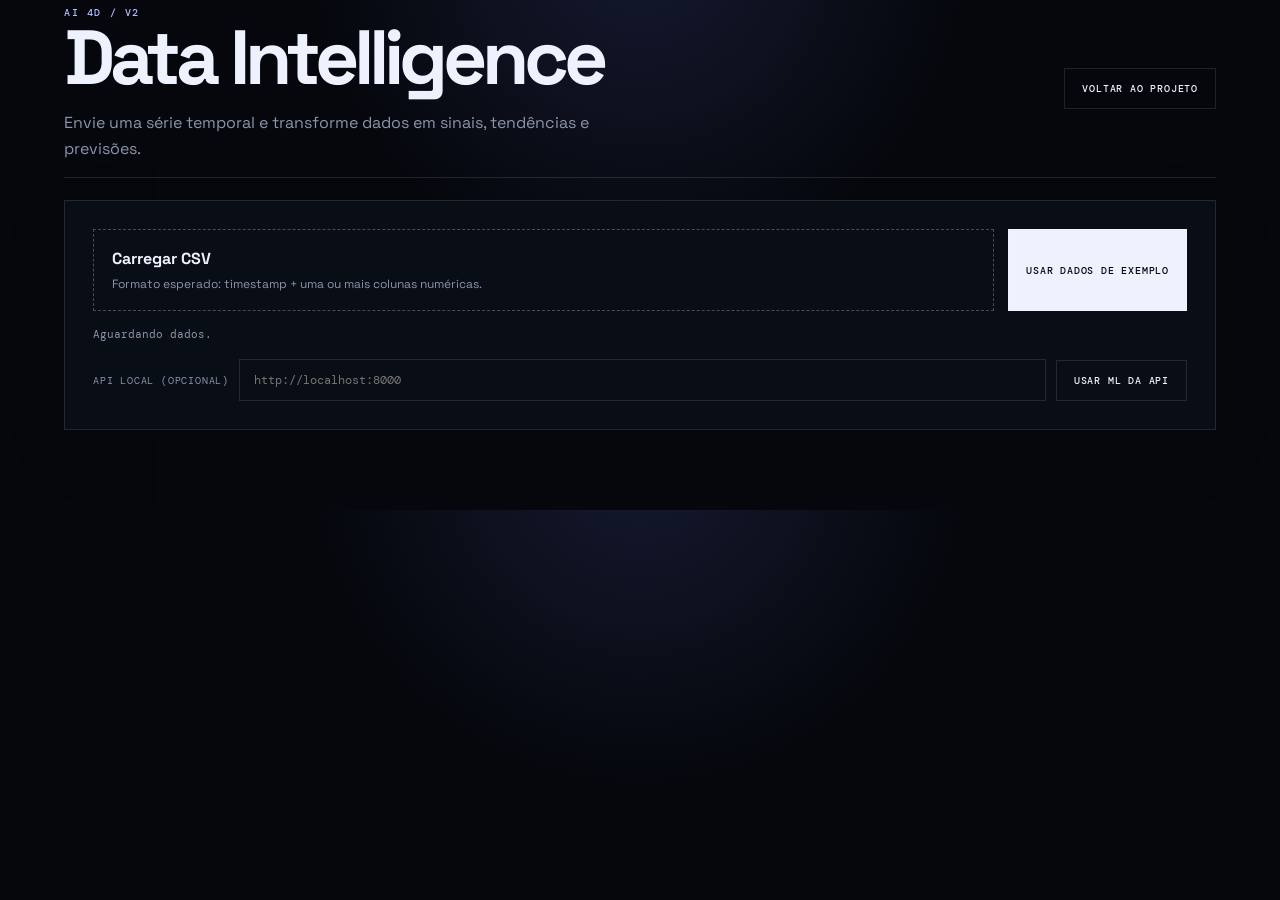
==== app/index.html @ bc3a462e "feat: add event alerts panel" ====
<!doctype html>
<html lang="pt-BR">
<head>
  <meta charset="utf-8">
  <meta name="viewport" content="width=device-width,initial-scale=1">
  <title>AI 4D — Data Intelligence</title>
  <link rel="stylesheet" href="app.css">
  <meta name="description" content="AI 4D V2 — análise temporal experimental de dados.">
</head>
<body>
  <main class="app-shell">
    <header class="app-header">
      <div><span class="eyebrow">AI 4D / V2</span><h1>Data Intelligence</h1><p>Envie uma série temporal e transforme dados em sinais, tendências e previsões.</p></div>
      <a class="button ghost" href="../index.html">Voltar ao projeto</a>
    </header>

    <section class="panel">
      <div class="upload-row">
        <label class="upload-box" for="csvInput"><strong>Carregar CSV</strong><span>Formato esperado: timestamp + uma ou mais colunas numéricas.</span></label>
        <input id="csvInput" type="file" accept=".csv,text/csv">
        <button id="sampleBtn" class="button">Usar dados de exemplo</button>
      </div>
      <p id="status" class="status">Aguardando dados.</p>
      <div class="api-row"><label for="apiUrl">API local (opcional)</label><input id="apiUrl" type="url" placeholder="http://localhost:8000"><button id="apiBtn" class="button ghost">Usar ML da API</button></div>
    </section>

    <section id="dashboard" class="dashboard hidden">
      <div class="metrics">
        <article class="metric"><span>Pontos</span><strong id="points">—</strong></article>
        <article class="metric"><span>Valor atual</span><strong id="current">—</strong></article>
        <article class="metric"><span>Tendência</span><strong id="trend">—</strong></article>
        <article class="metric"><span>Comportamento</span><strong id="behavior">—</strong></article>
        <article class="metric"><span>Próxima previsão</span><strong id="prediction">—</strong></article>
        <article class="metric"><span>Anomalias</span><strong id="anomalies">—</strong></article>
        <article class="metric"><span>MAE (ML)</span><strong id="mae">—</strong></article>
        <article class="metric"><span>RMSE (ML)</span><strong id="rmse">—</strong></article>
        <article class="metric"><span>Modelo</span><strong id="model">—</strong></article>
        <article class="metric"><span>Lags</span><strong id="lags">—</strong></article>
      </div>

      <div class="panel">
        <div class="panel-heading"><div><span class="eyebrow">ANÁLISE TEMPORAL</span><h2>Comportamento dos sinais</h2></div><span id="signalName" class="badge">—</span></div>
        <canvas id="chart" width="1100" height="420"></canvas>
        <div id="signalSummary" class="signal-summary"></div>
        <canvas id="multiChart" width="1100" height="300"></canvas>

        <div class="relationships">
          <div class="panel-heading relation-heading"><div><span class="eyebrow">RELAÇÕES</span><h2>Como os sinais se movem juntos</h2></div><span class="badge">Correlação</span></div>
          <p class="relation-note">A correlação descreve associação estatística entre sinais alinhados. Ela não demonstra causa e efeito.</p>
          <div id="relationshipList" class="relationship-list"></div>
        </div>

        <div class="lag-panel">
          <div class="panel-heading relation-heading"><div><span class="eyebrow">MOVIMENTO TEMPORAL</span><h2>Quando um sinal se move em relação ao outro</h2></div><span class="badge">Lag</span></div>
          <p class="relation-note">O lag indica um deslocamento temporal que maximiza a associação observada. É uma medida exploratória, não uma prova de causalidade.</p>
          <div id="lagList" class="lag-list"></div>
        </div>

        <div class="network-panel">
          <div class="panel-heading relation-heading"><div><span class="eyebrow">MAPA DE RELAÇÕES</span><h2>Rede dos sinais</h2></div><span class="badge">Grafo experimental</span></div>
          <p class="relation-note">Cada nó representa um sinal. As conexões mostram associações estatísticas; espessura maior significa maior correlação absoluta.</p>
          <canvas id="networkChart" width="1100" height="360"></canvas>
        </div>

        <div class="interpretation-panel">
          <div class="panel-heading relation-heading"><div><span class="eyebrow">INTERPRETAÇÃO AUTOMÁTICA</span><h2>O que os eventos significam</h2></div><span class="badge">Experimental</span></div>
          <p id="eventInterpretation" class="interpretation-lead">Aguardando análise.</p>
          <ul id="eventInterpretationList" class="interpretation-list"></ul>
          <p class="relation-note">Estas frases são geradas a partir das métricas calculadas pelo sistema. Elas descrevem padrões observados e não estabelecem causalidade.</p>
        </div>

        <div class="event-alert-panel">
          <div class="panel-heading relation-heading"><div><span class="eyebrow">SISTEMA DE ALERTAS</span><h2>Eventos que pedem atenção</h2></div><span class="badge">Experimental</span></div>
          <p class="relation-note">O sistema gera alertas a partir da relevância estimada dos eventos. Os alertas são informativos e não representam uma decisão ou diagnóstico automático.</p>
          <div id="eventAlertSummary" class="alert-summary"></div>
          <div id="eventAlertList" class="event-alert-list"></div>
        </div>

        <div class="event-score-panel">
          <div class="panel-heading relation-heading"><div><span class="eyebrow">RELEVÂNCIA DOS EVENTOS</span><h2>Quais eventos merecem atenção?</h2></div><span class="badge">Score 0–100</span></div>
          <p class="relation-note">A pontuação combina cobertura de sinais, concordância e intensidade relativa do movimento. É um indicador experimental, não uma decisão automática sobre importância no mundo real.</p>
          <div id="eventScoreSummary" class="score-summary"></div>
          <div id="eventScoreList" class="event-score-list"></div>
        </div>

        <div class="event-timeline-panel">
          <div class="panel-heading relation-heading"><div><span class="eyebrow">LINHA DO TEMPO</span><h2>História dos eventos</h2></div><span class="badge">Temporal</span></div>
          <p class="relation-note">Uma visão compacta das mudanças detectadas ao longo da série. Eventos sincronizados recebem destaque.</p>
          <div id="eventTimelineSummary" class="timeline-summary"></div>
          <div id="eventTimeline" class="event-timeline"></div>
        </div>

        <div class="sync-panel">
          <div class="panel-heading relation-heading"><div><span class="eyebrow">EVENTOS SINCRONIZADOS</span><h2>Mudanças que acontecem juntas</h2></div><span class="badge">Experimental</span></div>
          <p class="relation-note">O AI 4D procura pontos em que vários sinais mudam de direção na mesma janela temporal. Isso ajuda a encontrar eventos conjuntos, sem afirmar que um sinal causa o outro.</p>
          <div id="syncSummary" class="sync-summary"></div>
          <div id="syncList" class="sync-list"></div>
        </div>
      </div>

      <div class="insights">
        <article class="panel"><span class="eyebrow">SINAL</span><h2>O que encontramos</h2><p id="insight">—</p></article>
        <article class="panel"><span class="eyebrow">ANOMALIAS</span><h2>Detecção de desvios</h2><p id="anomalyInsight">Aguardando análise.</p><div id="anomalyTimeline" class="anomaly-timeline"><div class="timeline-step"><span>01</span><strong>Normal</strong><small>O sinal segue o padrão local.</small></div><div class="timeline-step"><span>02</span><strong>Mudança</strong><small>O comportamento começa a se afastar.</small></div><div class="timeline-step"><span>03</span><strong>Anomalia</strong><small>O desvio ultrapassa o limite estatístico.</small></div><div class="timeline-step"><span>04</span><strong>Impacto</strong><small>O sistema estima a direção do desvio.</small></div></div><div id="anomalyList" class="anomaly-list"></div></article>
        <article class="panel"><span class="eyebrow">PRÓXIMO PASSO</span><h2>Interpretação</h2><p id="nextStep">Este resultado é experimental e serve como baseline, não como garantia de previsão.</p></article>
      </div>
    </section>
  </main>
  <script src="app.js"></script>
</body>
</html>
---- app/app.css ----
@import url('https://fonts.googleapis.com/css2?family=DM+Mono:wght@400;500&family=Space+Grotesk:wght@400;500;600;700&display=swap');:root{--bg:#05070d;--panel:#0b0f18;--text:#eef2ff;--muted:#8b95aa;--line:rgba(255,255,255,.11);--accent:#7c8cff;--accent2:#b4bcff}*{box-sizing:border-box}body{margin:0;background:radial-gradient(circle at 50% -10%,rgba(124,140,255,.14),transparent 38%),var(--bg);color:var(--text);font-family:"Space Grotesk",system-ui,sans-serif}.app-shell{max-width:1280px;margin:auto;padding:0 5vw 80px}.app-header{min-height:170px;border-bottom:1px solid var(--line);display:flex;align-items:center;justify-content:space-between;gap:30px}.app-header h1{font-size:clamp(42px,6vw,78px);line-height:.95;letter-spacing:-.065em;margin:0}.app-header p{color:var(--muted);max-width:600px;line-height:1.6}.eyebrow{font:500 10px "DM Mono";letter-spacing:.16em;color:var(--accent2);text-transform:uppercase}.button{display:inline-flex;align-items:center;justify-content:center;padding:13px 17px;border:1px solid var(--line);background:var(--text);color:var(--bg);text-decoration:none;font:500 10px "DM Mono";letter-spacing:.08em;text-transform:uppercase;cursor:pointer;transition:.2s}.button:hover{transform:translateY(-2px);border-color:var(--accent)}.button.ghost{background:transparent;color:var(--text)}.panel{border:1px solid var(--line);background:rgba(11,15,24,.78);padding:28px;margin-top:22px;box-shadow:0 20px 60px rgba(0,0,0,.12)}.upload-row{display:flex;gap:14px;align-items:stretch;flex-wrap:wrap}.upload-box{border:1px dashed rgba(180,188,255,.35);padding:18px;display:flex;flex-direction:column;gap:7px;min-width:280px;flex:1;cursor:pointer}.upload-box span{font-size:12px;color:var(--muted)}input[type=file]{display:none}.status{font:11px "DM Mono";color:var(--muted);margin:16px 0 0}.dashboard.hidden{display:none}.metrics{display:grid;grid-template-columns:repeat(4,1fr);gap:12px;margin-top:22px}.metric{border:1px solid var(--line);padding:22px;background:rgba(11,15,24,.65)}.metric span{display:block;color:var(--muted);font:10px "DM Mono";text-transform:uppercase;letter-spacing:.1em}.metric strong{display:block;font-size:28px;margin-top:18px;letter-spacing:-.04em}.panel-heading{display:flex;justify-content:space-between;align-items:end;gap:20px;margin-bottom:22px}.panel h2{font-size:28px;letter-spacing:-.04em;margin:8px 0 0}.badge{font:10px "DM Mono";padding:8px 10px;border:1px solid var(--line);color:var(--accent2)}canvas{width:100%;height:420px;display:block}.insights{display:grid;grid-template-columns:repeat(3,1fr);gap:12px}.insights p{color:var(--muted);line-height:1.75}.hidden{display:none}@media(max-width:800px){.app-header{display:block;padding:55px 0}.app-header .button{margin-top:20px}.metrics{grid-template-columns:1fr 1fr}.insights{grid-template-columns:1fr}}@media(max-width:520px){.app-shell{padding:0 20px 50px}.metrics{grid-template-columns:1fr}.panel{padding:20px}.upload-box{min-width:100%}canvas{height:300px}}.api-row{display:flex;gap:10px;align-items:center;flex-wrap:wrap;margin-top:18px}.api-row label{font:10px "DM Mono";color:var(--muted);text-transform:uppercase;letter-spacing:.08em}.api-row input{flex:1;min-width:240px;padding:12px 14px;background:transparent;border:1px solid var(--line);color:var(--text);font:12px "DM Mono"}
.anomaly-timeline{display:grid;grid-template-columns:repeat(4,1fr);gap:8px;margin-top:22px}
.timeline-step{border:1px solid var(--line);padding:14px;background:rgba(255,255,255,.025)}
.timeline-step span{display:block;font:10px "DM Mono";color:var(--accent2);margin-bottom:12px}
.timeline-step strong{display:block;font-size:14px}
.timeline-step small{display:block;color:var(--muted);line-height:1.5;margin-top:7px}
@media(max-width:800px){.anomaly-timeline{grid-template-columns:1fr 1fr}}
@media(max-width:520px){.anomaly-timeline{grid-template-columns:1fr}}

.timeline-step{opacity:.55;transition:opacity .2s,transform .2s,border-color .2s}
.timeline-step.active{opacity:1;transform:translateY(-2px);border-color:rgba(114,230,255,.45)}
.anomaly-list{margin-top:16px;display:grid;gap:8px;max-height:180px;overflow:auto}
.anomaly-event{display:flex;gap:10px;align-items:flex-start;padding:10px 0;border-top:1px solid var(--line)}
.anomaly-dot{width:7px;height:7px;border-radius:50%;background:#ff6b8a;margin-top:6px;flex:0 0 auto}
.anomaly-event strong{display:block;font:12px "DM Mono";letter-spacing:.02em}
.anomaly-event small{display:block;color:var(--muted);margin-top:3px;line-height:1.4}
.anomaly-empty{color:var(--muted);font-size:13px;padding-top:10px}

.signal-summary{display:grid;grid-template-columns:repeat(auto-fit,minmax(160px,1fr));gap:8px;margin-top:14px}
.signal-card{border:1px solid var(--line);padding:12px;background:rgba(255,255,255,.025)}
.signal-card strong{display:block;margin:6px 0;font-size:15px}
.signal-card small{color:var(--muted);font:10px "DM Mono"}
#multiChart{height:300px;margin-top:12px;border-top:1px solid var(--line);padding-top:8px}

.relationships{margin-top:24px;border-top:1px solid var(--line);padding-top:24px}
.relation-heading{margin-bottom:8px}
.relation-note{color:var(--muted);font-size:12px;line-height:1.6;margin:0 0 14px}
.relationship-list{display:grid;grid-template-columns:repeat(auto-fit,minmax(220px,1fr));gap:8px}
.relationship-card{border:1px solid var(--line);padding:14px;background:rgba(255,255,255,.025)}
.relationship-card strong{display:block;font-size:26px;margin-top:7px}
.relationship-card p{color:var(--muted);font:10px "DM Mono";line-height:1.5;margin:8px 0 0}
.relation-empty{color:var(--muted);font-size:13px;padding:12px 0}

.lag-panel{margin-top:22px;padding-top:20px;border-top:1px solid var(--line)}
.lag-panel h3{font-size:20px;margin:7px 0 5px}
.lag-list{display:grid;grid-template-columns:repeat(auto-fit,minmax(220px,1fr));gap:8px}
.lag-card{border:1px solid var(--line);padding:14px;background:rgba(255,255,255,.025)}
.lag-card strong{display:block;font-size:22px;margin:7px 0}
.lag-card small{display:block;color:var(--muted);font:10px "DM Mono";line-height:1.5}

.network-panel{margin-top:24px;padding-top:24px;border-top:1px solid var(--line)}
.network-panel h2{margin-top:7px}
#networkChart{height:360px;margin-top:8px}

.sync-panel{margin-top:24px;padding-top:24px;border-top:1px solid var(--line)}
.sync-summary{display:grid;grid-template-columns:repeat(3,1fr);gap:8px;margin:12px 0}
.sync-stat{border:1px solid var(--line);padding:14px;background:rgba(255,255,255,.025)}
.sync-stat strong{display:block;font-size:24px}
.sync-stat span{display:block;color:var(--muted);font:10px "DM Mono";margin-top:5px}
.sync-list{display:grid;gap:8px}
.sync-card{display:flex;gap:14px;align-items:center;border:1px solid var(--line);padding:14px;background:rgba(255,255,255,.025)}
.sync-marker{font:500 12px "DM Mono";color:var(--accent2);min-width:28px}
.sync-card strong{display:block;font-size:14px}
.sync-card span{display:block;color:var(--text);font:11px "DM Mono";margin-top:5px}
.sync-card small{display:block;color:var(--muted);font:10px "DM Mono";margin-top:5px}
@media(max-width:520px){.sync-summary{grid-template-columns:1fr}}

.event-timeline-panel{margin-top:24px;padding-top:24px;border-top:1px solid var(--line)}
.timeline-summary{display:grid;grid-template-columns:repeat(4,1fr);gap:8px;margin:12px 0}
.timeline-stat{border:1px solid var(--line);padding:14px;background:rgba(255,255,255,.025)}
.timeline-stat strong{display:block;font-size:23px}
.timeline-stat span{display:block;color:var(--muted);font:10px "DM Mono";margin-top:5px}
.event-timeline{position:relative;margin-top:14px;padding-left:22px;display:grid;gap:7px}
.event-timeline:before{content:"";position:absolute;left:7px;top:5px;bottom:5px;width:1px;background:var(--line)}
.event-timeline-item{position:relative;display:flex;gap:12px;align-items:center;border:1px solid var(--line);padding:11px 13px;background:rgba(255,255,255,.025)}
.event-timeline-item:before{content:"";position:absolute;left:-19px;width:7px;height:7px;border-radius:50%;background:var(--muted)}
.event-timeline-item.sync{border-color:rgba(114,230,255,.35);background:rgba(114,230,255,.045)}
.event-timeline-item.sync:before{background:#72e6ff}
.event-timeline-item>span{font:10px "DM Mono";color:var(--accent2);min-width:22px}
.event-timeline-item strong{display:block;font-size:13px}
.event-timeline-item small{display:block;color:var(--muted);font:10px "DM Mono";margin-top:4px;line-height:1.4}
@media(max-width:800px){.timeline-summary{grid-template-columns:1fr 1fr}}
@media(max-width:520px){.timeline-summary{grid-template-columns:1fr}}

.interpretation-panel{margin-top:24px;padding-top:24px;border-top:1px solid var(--line)}
.interpretation-lead{font-size:19px;line-height:1.55;color:var(--text);max-width:850px}
.interpretation-list{display:grid;gap:8px;margin:16px 0 0;padding:0;list-style:none}
.interpretation-list li{border-left:2px solid var(--accent);padding:11px 14px;background:rgba(124,140,255,.045);color:var(--muted);font:11px "DM Mono";line-height:1.55}

.event-score-panel{margin-top:24px;padding-top:24px;border-top:1px solid var(--line)}
.score-summary{display:grid;grid-template-columns:repeat(3,1fr);gap:8px;margin:12px 0}
.score-stat{border:1px solid var(--line);padding:14px;background:rgba(255,255,255,.025)}
.score-stat strong{display:block;font-size:24px}
.score-stat span{display:block;color:var(--muted);font:10px "DM Mono";margin-top:5px}
.event-score-list{display:grid;gap:8px}
.event-score-card{display:flex;justify-content:space-between;gap:18px;align-items:center;border:1px solid var(--line);padding:14px;background:rgba(255,255,255,.025)}
.event-score-card strong{display:block;font-size:24px;margin-top:5px}
.event-score-card b{display:block;font-size:13px}
.event-score-card small{display:block;color:var(--muted);font:10px "DM Mono";margin-top:5px;line-height:1.5}
@media(max-width:520px){.score-summary{grid-template-columns:1fr}.event-score-card{display:block}}
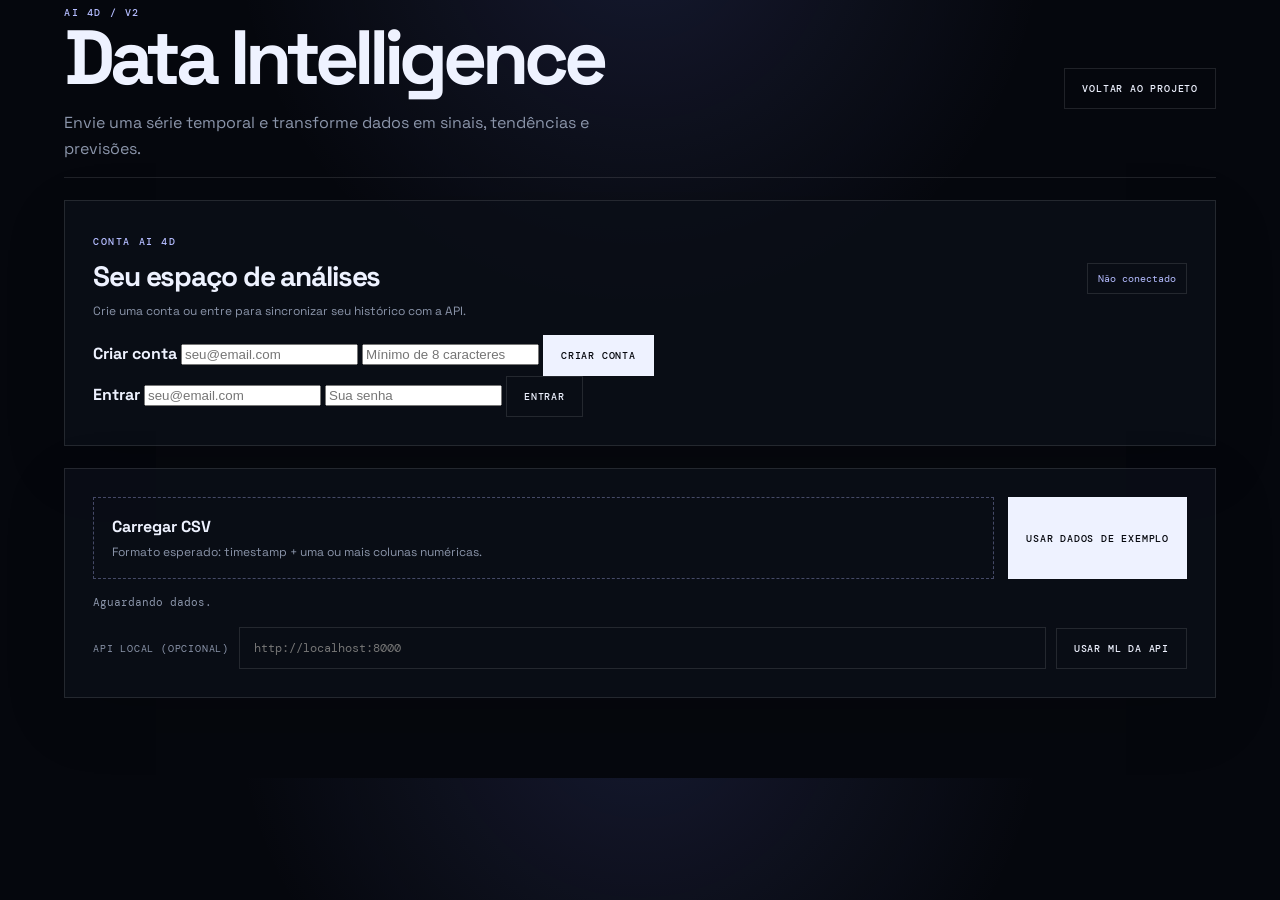
==== commit d2a86971: "Add AI 4D account interface" ====
--- a/app/index.html
+++ b/app/index.html
@@ -13,6 +13,29 @@
       <div><span class="eyebrow">AI 4D / V2</span><h1>Data Intelligence</h1><p>Envie uma série temporal e transforme dados em sinais, tendências e previsões.</p></div>
       <a class="button ghost" href="../index.html">Voltar ao projeto</a>
     </header>
+
+    <section class="panel auth-panel">
+      <div class="panel-heading relation-heading">
+        <div><span class="eyebrow">CONTA AI 4D</span><h2>Seu espaço de análises</h2></div>
+        <span id="authBadge" class="badge">Não conectado</span>
+      </div>
+      <p id="authStatus" class="relation-note">Crie uma conta ou entre para sincronizar seu histórico com a API.</p>
+      <div class="auth-grid">
+        <form id="registerForm" class="auth-form">
+          <strong>Criar conta</strong>
+          <input id="registerEmail" type="email" placeholder="seu@email.com" autocomplete="email" required>
+          <input id="registerPassword" type="password" placeholder="Mínimo de 8 caracteres" minlength="8" maxlength="128" autocomplete="new-password" required>
+          <button class="button" type="submit">Criar conta</button>
+        </form>
+        <form id="loginForm" class="auth-form">
+          <strong>Entrar</strong>
+          <input id="loginEmail" type="email" placeholder="seu@email.com" autocomplete="email" required>
+          <input id="loginPassword" type="password" placeholder="Sua senha" maxlength="128" autocomplete="current-password" required>
+          <button class="button ghost" type="submit">Entrar</button>
+        </form>
+      </div>
+      <button id="logoutBtn" class="button ghost auth-logout hidden" type="button">Sair</button>
+    </section>
 
     <section class="panel">
       <div class="upload-row">
@@ -69,6 +92,13 @@
           <p class="relation-note">Estas frases são geradas a partir das métricas calculadas pelo sistema. Elas descrevem padrões observados e não estabelecem causalidade.</p>
         </div>
 
+        <div class="history-panel">\n          <div class="panel-heading relation-heading"><div><span class="eyebrow">HISTÓRICO & COMPARAÇÃO</span><h2>Como o comportamento mudou?</h2></div><span class="badge">2 períodos</span></div>\n          <p id="historyHeadline" class="interpretation-lead">Aguardando dados para comparar o período atual com o anterior.</p>\n          <div id="historySummary" class="history-summary"></div>\n          <div id="historyList" class="history-list"></div>\n          <p class="relation-note">A comparação divide os dados enviados em duas janelas. Ela descreve mudanças dentro deste arquivo e não representa histórico persistente de usuários.</p>\n        </div>\n\n        <div class="sessions-panel">
+          <div class="panel-heading relation-heading"><div><span class="eyebrow">ANÁLISES SALVAS</span><h2>Seu histórico local</h2></div><span class="badge">Até 20</span></div>
+          <p class="relation-note">Por padrão, as análises ficam neste navegador. Se você informar uma API no campo acima, poderá sincronizar a análise com o backend e recuperar o histórico persistido.</p>
+          <div id="savedSessionSummary" class="session-summary"></div>
+          <div id="savedSessionList" class="session-list"></div>
+        </div>
+
         <div class="event-alert-panel">
           <div class="panel-heading relation-heading"><div><span class="eyebrow">SISTEMA DE ALERTAS</span><h2>Eventos que pedem atenção</h2></div><span class="badge">Experimental</span></div>
           <p class="relation-note">O sistema gera alertas a partir da relevância estimada dos eventos. Os alertas são informativos e não representam uma decisão ou diagnóstico automático.</p>
@@ -105,6 +135,7 @@
       </div>
     </section>
   </main>
+  <script src="auth.js"></script>
   <script src="app.js"></script>
 </body>
 </html>
--- a/app/app.css
+++ b/app/app.css
@@ -88,3 +88,38 @@
 .event-score-card b{display:block;font-size:13px}
 .event-score-card small{display:block;color:var(--muted);font:10px "DM Mono";margin-top:5px;line-height:1.5}
 @media(max-width:520px){.score-summary{grid-template-columns:1fr}.event-score-card{display:block}}
+
+.event-alert-panel{margin-top:24px;padding-top:24px;border-top:1px solid var(--line)}
+.alert-summary{display:grid;grid-template-columns:repeat(3,1fr);gap:8px;margin:12px 0}
+.alert-stat{border:1px solid var(--line);padding:14px;background:rgba(255,255,255,.025)}
+.alert-stat strong{display:block;font-size:24px}.alert-stat span{display:block;color:var(--muted);font:10px "DM Mono";margin-top:5px}
+.event-alert-list{display:grid;gap:8px}.event-alert-card{display:flex;gap:13px;align-items:center;border:1px solid var(--line);padding:14px;background:rgba(255,255,255,.025)}
+.event-alert-card.alta{border-color:rgba(255,107,138,.4)}.event-alert-card.média{border-color:rgba(180,188,255,.35)}
+.alert-icon{width:25px;height:25px;border:1px solid var(--line);display:grid;place-items:center;font:12px "DM Mono";color:var(--accent2)}
+.event-alert-card strong{display:block;font-size:13px;line-height:1.4}.event-alert-card small{display:block;color:var(--muted);font:10px "DM Mono";margin-top:5px}
+@media(max-width:520px){.alert-summary{grid-template-columns:1fr}}
+
+.history-panel{margin-top:24px;padding-top:24px;border-top:1px solid var(--line)}
+.history-summary{display:grid;grid-template-columns:repeat(4,1fr);gap:8px;margin:12px 0}
+.history-stat{border:1px solid var(--line);padding:14px;background:rgba(255,255,255,.025)}
+.history-stat span{display:block;color:var(--muted);font:10px "DM Mono";text-transform:uppercase;letter-spacing:.06em}
+.history-stat strong{display:block;font-size:18px;margin-top:9px}
+.history-stat small{display:block;color:var(--accent2);font:10px "DM Mono";margin-top:6px}
+.history-list{display:grid;grid-template-columns:1fr 1fr;gap:8px;margin-top:8px}
+.history-window{border:1px solid var(--line);padding:14px;background:rgba(255,255,255,.025)}
+.history-window strong{display:block;font-size:18px;margin-top:7px}
+.history-window small{display:block;color:var(--muted);font:10px "DM Mono";margin-top:5px}
+@media(max-width:900px){.history-summary{grid-template-columns:1fr 1fr}}
+@media(max-width:520px){.history-summary,.history-list{grid-template-columns:1fr}}
+
+.sessions-panel{margin-top:24px;padding-top:24px;border-top:1px solid var(--line)}
+.session-summary{display:grid;grid-template-columns:1fr 1fr auto;gap:8px;margin:12px 0}
+.session-stat{border:1px solid var(--line);padding:14px;background:rgba(255,255,255,.025)}
+.session-stat strong{display:block;font-size:24px}.session-stat span{display:block;color:var(--muted);font:10px "DM Mono";margin-top:5px}
+.session-summary .button{min-height:100%}
+.session-list{display:grid;gap:8px}
+.session-card{display:flex;justify-content:space-between;gap:18px;align-items:center;border:1px solid var(--line);padding:14px;background:rgba(255,255,255,.025)}
+.session-card strong{display:block;font-size:16px;margin-top:6px}.session-card small{display:block;color:var(--muted);font:10px "DM Mono";margin-top:6px}
+.session-metrics{text-align:right}.session-metrics b{display:block;font-size:13px}.session-metrics span{display:block;color:var(--muted);font:10px "DM Mono";margin-top:6px}
+@media(max-width:700px){.session-summary{grid-template-columns:1fr 1fr}.session-summary .button{grid-column:1/-1}.session-card{display:block}.session-metrics{text-align:left;margin-top:12px}}
+@media(max-width:520px){.session-summary{grid-template-columns:1fr}}
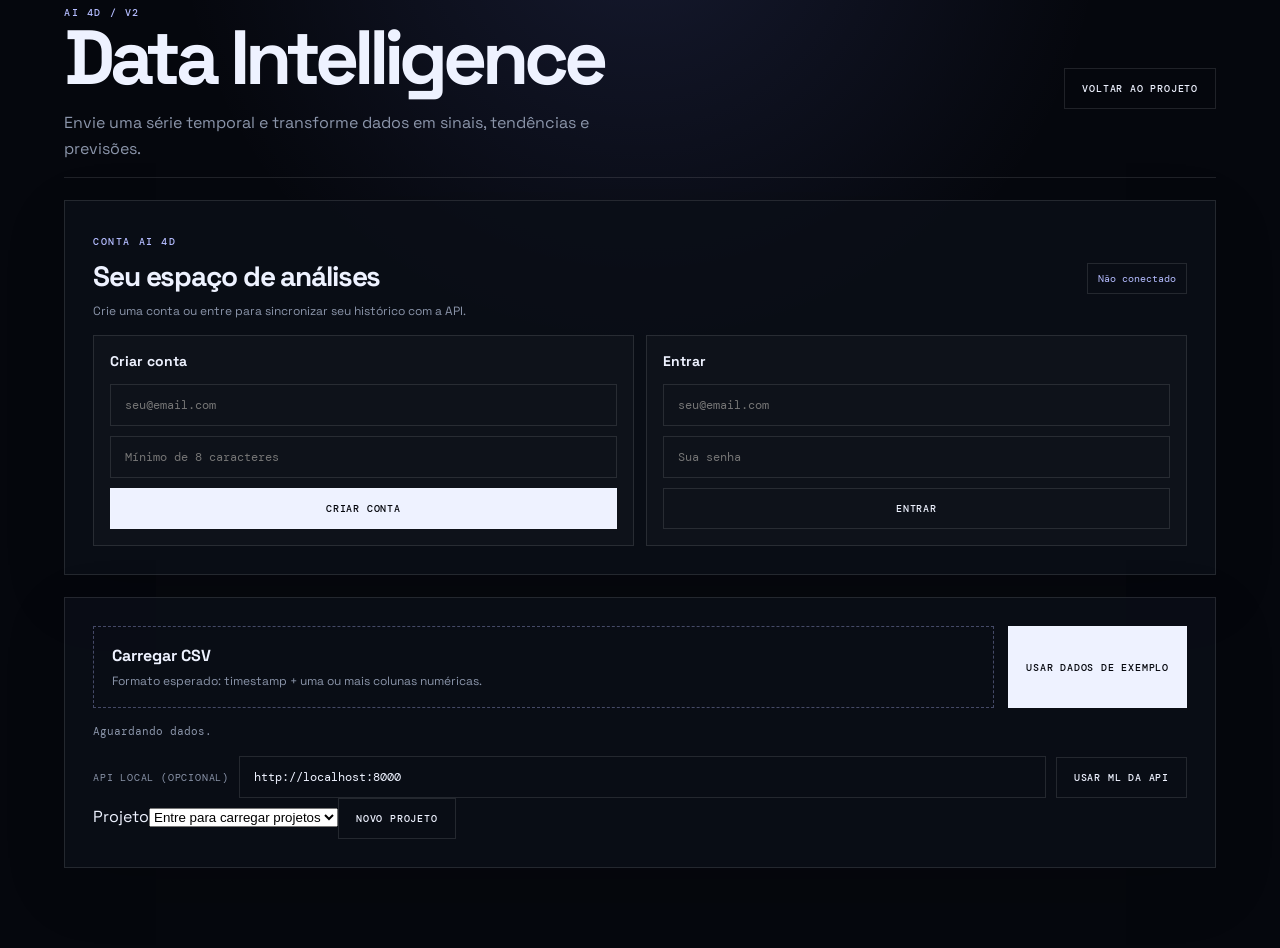
==== commit a827d7c2: "Add project selector to AI 4D app" ====
--- a/app/index.html
+++ b/app/index.html
@@ -45,6 +45,7 @@
       </div>
       <p id="status" class="status">Aguardando dados.</p>
       <div class="api-row"><label for="apiUrl">API local (opcional)</label><input id="apiUrl" type="url" placeholder="http://localhost:8000"><button id="apiBtn" class="button ghost">Usar ML da API</button></div>
+      <div class="project-row"><label for="projectSelect">Projeto</label><select id="projectSelect"><option value="">Entre para carregar projetos</option></select><button id="newProjectBtn" class="button ghost" type="button">Novo projeto</button></div>
     </section>
 
     <section id="dashboard" class="dashboard hidden">
--- a/app/app.css
+++ b/app/app.css
@@ -123,3 +123,6 @@
 .session-metrics{text-align:right}.session-metrics b{display:block;font-size:13px}.session-metrics span{display:block;color:var(--muted);font:10px "DM Mono";margin-top:6px}
 @media(max-width:700px){.session-summary{grid-template-columns:1fr 1fr}.session-summary .button{grid-column:1/-1}.session-card{display:block}.session-metrics{text-align:left;margin-top:12px}}
 @media(max-width:520px){.session-summary{grid-template-columns:1fr}}
+
+
+.auth-panel{margin-top:22px}.auth-grid{display:grid;grid-template-columns:1fr 1fr;gap:12px}.auth-form{border:1px solid var(--line);padding:16px;display:grid;gap:10px;background:rgba(255,255,255,.02)}.auth-form strong{font-size:14px;margin-bottom:4px}.auth-form input{width:100%;padding:12px 14px;background:transparent;border:1px solid var(--line);color:var(--text);font:12px "DM Mono"}.auth-logout{margin-top:10px}.auth-panel .hidden{display:none!important}@media(max-width:700px){.auth-grid{grid-template-columns:1fr}}
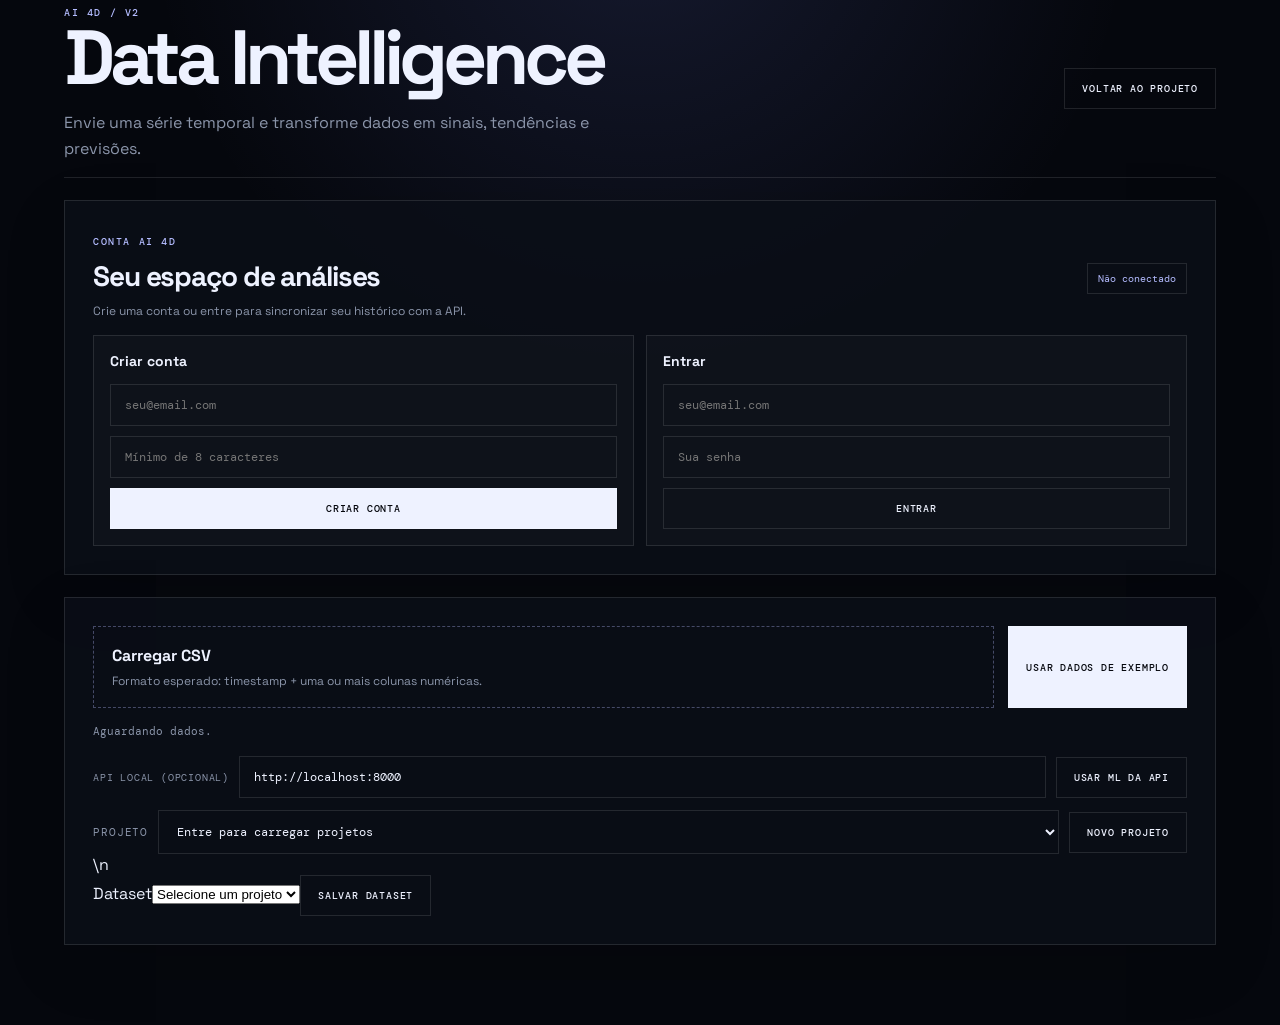
==== commit 00ca5b9a: "Add dataset selector UI" ====
--- a/app/index.html
+++ b/app/index.html
@@ -45,7 +45,7 @@
       </div>
       <p id="status" class="status">Aguardando dados.</p>
       <div class="api-row"><label for="apiUrl">API local (opcional)</label><input id="apiUrl" type="url" placeholder="http://localhost:8000"><button id="apiBtn" class="button ghost">Usar ML da API</button></div>
-      <div class="project-row"><label for="projectSelect">Projeto</label><select id="projectSelect"><option value="">Entre para carregar projetos</option></select><button id="newProjectBtn" class="button ghost" type="button">Novo projeto</button></div>
+      <div class="project-row"><label for="projectSelect">Projeto</label><select id="projectSelect"><option value="">Entre para carregar projetos</option></select><button id="newProjectBtn" class="button ghost" type="button">Novo projeto</button></div>\n      <div class="dataset-row"><label for="datasetSelect">Dataset</label><select id="datasetSelect"><option value="">Selecione um projeto</option></select><button id="saveDatasetBtn" class="button ghost" type="button">Salvar dataset</button></div>
     </section>
 
     <section id="dashboard" class="dashboard hidden">
--- a/app/app.css
+++ b/app/app.css
@@ -126,3 +126,5 @@
 
 
 .auth-panel{margin-top:22px}.auth-grid{display:grid;grid-template-columns:1fr 1fr;gap:12px}.auth-form{border:1px solid var(--line);padding:16px;display:grid;gap:10px;background:rgba(255,255,255,.02)}.auth-form strong{font-size:14px;margin-bottom:4px}.auth-form input{width:100%;padding:12px 14px;background:transparent;border:1px solid var(--line);color:var(--text);font:12px "DM Mono"}.auth-logout{margin-top:10px}.auth-panel .hidden{display:none!important}@media(max-width:700px){.auth-grid{grid-template-columns:1fr}}
+
+.project-row{display:grid;grid-template-columns:auto 1fr auto;gap:10px;align-items:center;margin-top:12px}.project-row label{font:11px "DM Mono";text-transform:uppercase;letter-spacing:.08em;color:var(--muted)}.project-row select{width:100%;padding:12px 14px;background:transparent;border:1px solid var(--line);color:var(--text);font:12px "DM Mono"}@media(max-width:700px){.project-row{grid-template-columns:1fr}.project-row select{width:100%}}
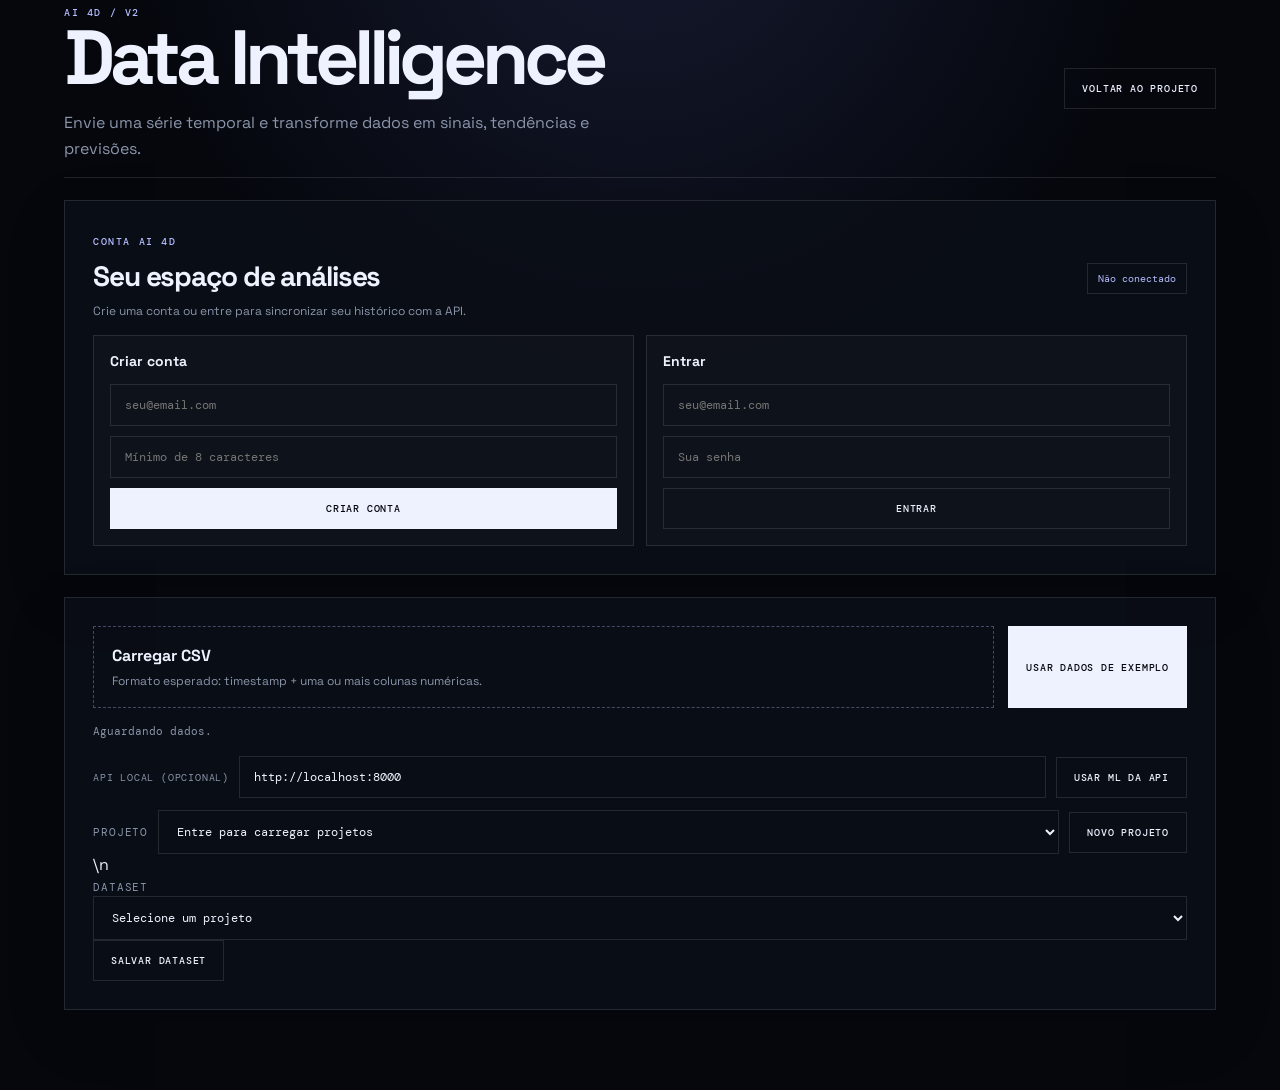
==== commit e32ce426: "Refresh data app script URLs after fixes" ====
--- a/app/index.html
+++ b/app/index.html
@@ -136,7 +136,7 @@
       </div>
     </section>
   </main>
-  <script src="auth.js"></script>
-  <script src="app.js"></script>
+  <script src="auth.js?v=20261109-auth-scope"></script>
+  <script src="app.js?v=20261109-startup"></script>
 </body>
 </html>
--- a/app/app.css
+++ b/app/app.css
@@ -127,4 +127,4 @@
 
 .auth-panel{margin-top:22px}.auth-grid{display:grid;grid-template-columns:1fr 1fr;gap:12px}.auth-form{border:1px solid var(--line);padding:16px;display:grid;gap:10px;background:rgba(255,255,255,.02)}.auth-form strong{font-size:14px;margin-bottom:4px}.auth-form input{width:100%;padding:12px 14px;background:transparent;border:1px solid var(--line);color:var(--text);font:12px "DM Mono"}.auth-logout{margin-top:10px}.auth-panel .hidden{display:none!important}@media(max-width:700px){.auth-grid{grid-template-columns:1fr}}
 
-.project-row{display:grid;grid-template-columns:auto 1fr auto;gap:10px;align-items:center;margin-top:12px}.project-row label{font:11px "DM Mono";text-transform:uppercase;letter-spacing:.08em;color:var(--muted)}.project-row select{width:100%;padding:12px 14px;background:transparent;border:1px solid var(--line);color:var(--text);font:12px "DM Mono"}@media(max-width:700px){.project-row{grid-template-columns:1fr}.project-row select{width:100%}}+.project-row{display:grid;grid-template-columns:auto 1fr auto;gap:10px;align-items:center;margin-top:12px}.project-row label{font:11px "DM Mono";text-transform:uppercase;letter-spacing:.08em;color:var(--muted)}.project-row select{width:100%;padding:12px 14px;background:transparent;border:1px solid var(--line);color:var(--text);font:12px "DM Mono"}@media(max-width:700px){.project-row{grid-template-columns:1fr}.project-row select{width:100%}}\n.dataset-row{display:grid;grid-template-columns:auto 1fr auto;gap:10px;align-items:center;margin-top:10px}.dataset-row label{font:11px "DM Mono";text-transform:uppercase;letter-spacing:.08em;color:var(--muted)}.dataset-row select{width:100%;padding:12px 14px;background:transparent;border:1px solid var(--line);color:var(--text);font:12px "DM Mono"}@media(max-width:700px){.dataset-row{grid-template-columns:1fr}.dataset-row select{width:100%}}\n
